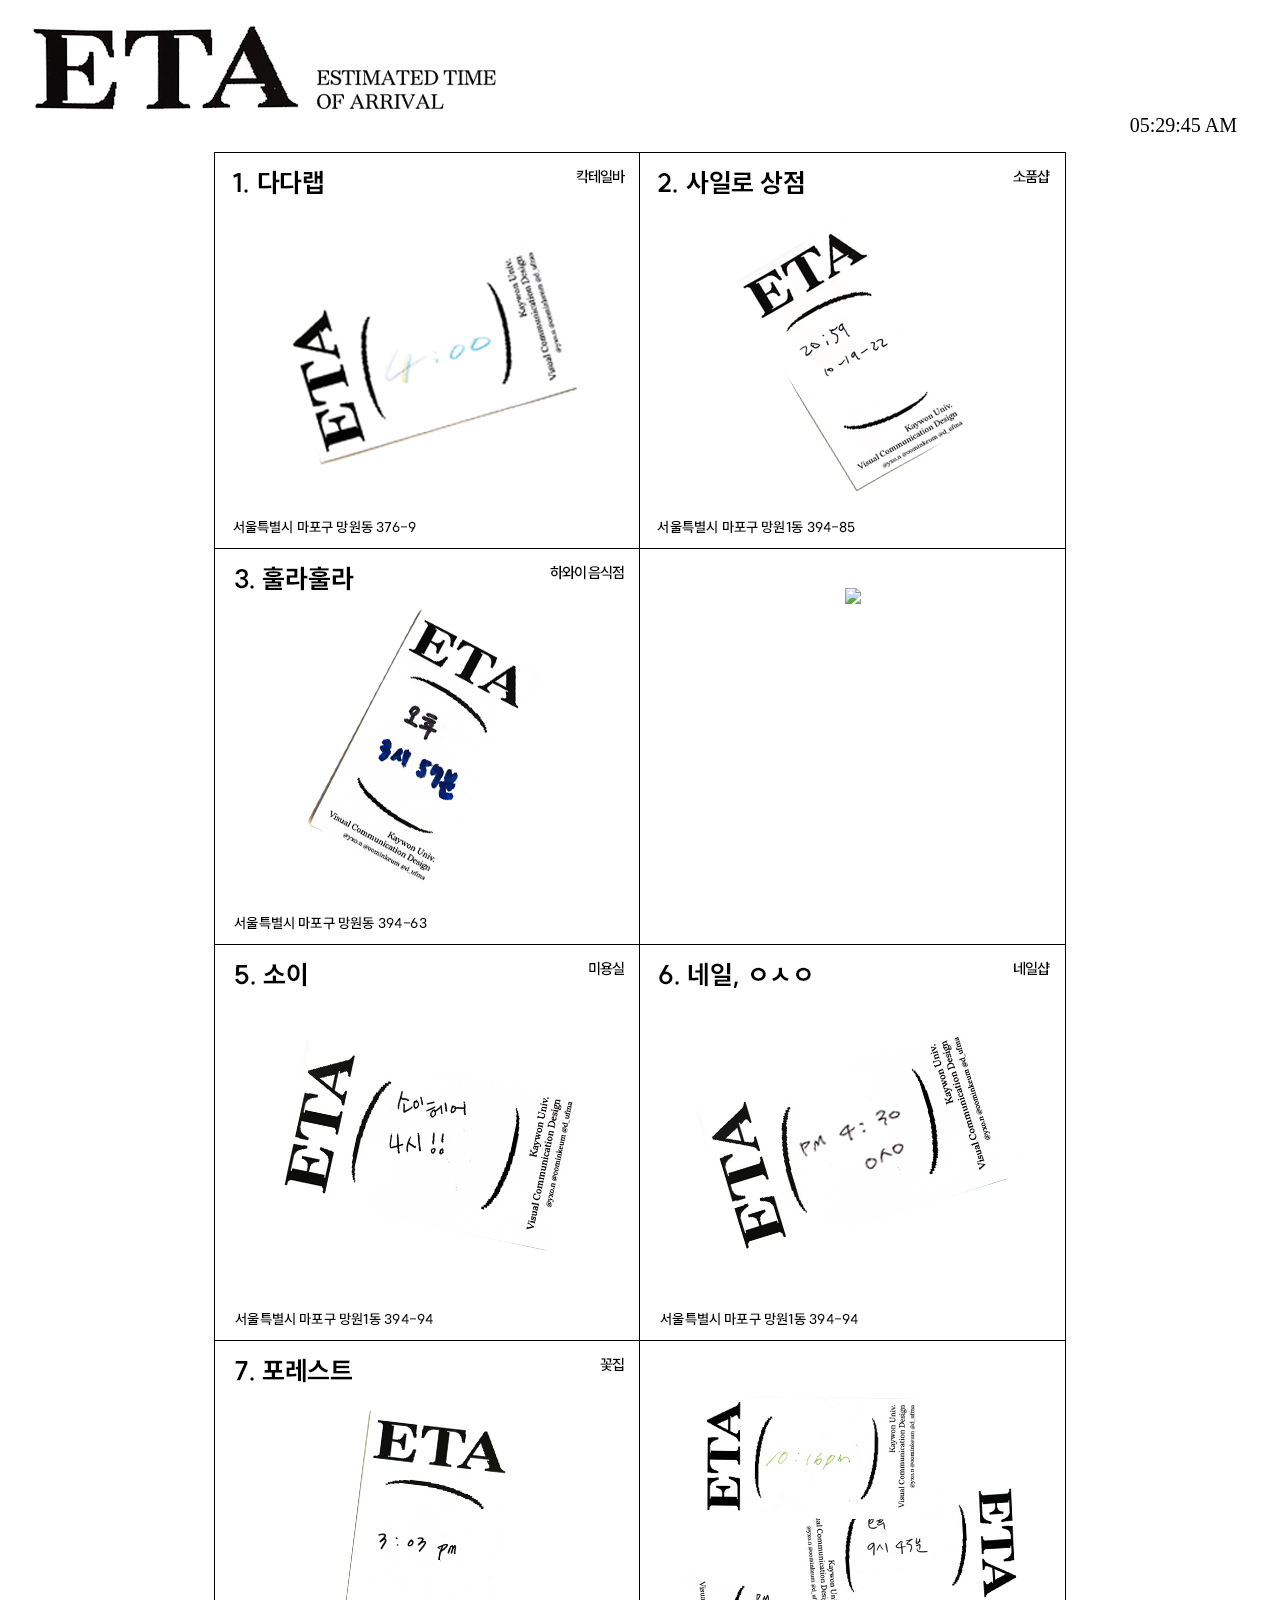
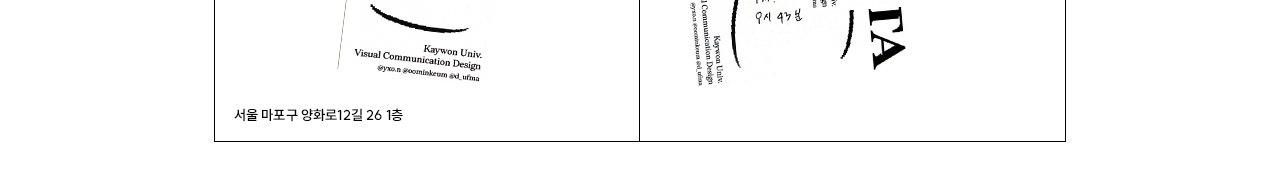
==== index.html @ 0a53bc0e "Rename main2.html to index.html" ====
<!DOCTYPE html>
<head>
    <body>
    <div class="logo">
        <br>
        <img src="eta1.png"> 
    </div>
	  
    <div style="text-align: right; margin-right: 35px;" >

        <span id="clock" style="color:black; font-size: 20px;">clock</span>

        <span id="apm" style="color:black; font-size: 20px;"  >ampm</span>

    </div>
     
<div class="clock1">
    <script>
        var Target = document.getElementById("clock");
        var Target_apm = document.getElementById("apm");
        function clock() {
            var time = new Date();
            var hours = time.getHours();
            var minutes = time.getMinutes();
            var seconds = time.getSeconds();
            var AmPm ="AM";
            if(hours > 12){   
                var AmPm ="PM";
                hours %= 12;
            }

            Target.innerText = 
            `${hours < 10 ? `0${hours}` : hours}:${minutes < 10 ? `0${minutes}` : minutes}:${seconds < 10 ? `0${seconds}` : seconds}`;

            Target_apm.innerText = `${AmPm}`;

        }
        clock();
        setInterval(clock, 1000); // 1초마다 실행
    </script>
    </div>
     <br>

    <style>


      
        .logo {
         margin-left: 2%;
        }


        .box1, .box2, .box3, .box4, .box5, .box6, .box7, .box8 {
			display: inline-block;
            width: 425px;
            height: 400px;
            border:1px solid #000000;
            text-align: center;
            vertical-align: middle;
            line-height: 100px;
            color: black;
            margin: -3px;
        }
        .box1 {
            background-color: white;
        }
        .box2 {
            background-color: white;
        }
        .box3 {
            background-color: white;
        }
        .box4 {
            background-color: white;
        }
         .box5 {
            background-color: white;
        }
        .box6 {
            background-color: white;
        }
        .box7 {
            background-color: white;
        }
        .box8 {
            background-color: white;
        }
        h1 {
        	text-align: left; 
        	font-size: 10pt;
        	line-height: 150%;
        	margin: 15px;
        }
        h2 {
        	text-align: left; 
        	font-size: 10pt;
        	line-height: 150%;
        	margin: 10px;

        }





    </style>
    </body>

</head>
<center>
<div class=wrapper>

    <div class="box1">
    	 <A href = "file:///Users/jeonhuihwan/Downloads/%ED%8F%AC%ED%8A%B8%ED%8F%AC%EB%A6%AC%EC%98%A4/2-2/%EC%8B%9C%EA%B0%81%EC%9B%8C%ED%81%AC%EC%88%8D/1108test.html" target = "링크 방법" ><img class="img-concert" src="ekfoq.png" onmouseover="this.src='ekfoq2.png'" onmouseout="this.src='ekfoq.png'"; style="cursor:pointer";></A>
    	 </div>

    <div class="box2">
     <A href = "file:///Users/jeonhuihwan/Downloads/%ED%8F%AC%ED%8A%B8%ED%8F%AC%EB%A6%AC%EC%98%A4/2-2/%EC%8B%9C%EA%B0%81%EC%9B%8C%ED%81%AC%EC%88%8D/1115415.html" target = "링크 방법" ><img class="img-concert" src="tkdlffh11.png" onmouseover="this.src='tkdlffh22.png'" onmouseout="this.src='tkdlffh11.png'"; style="cursor:pointer";></A>
    </div>

    <div class="box3">
   <A href = "file:///Users/jeonhuihwan/Downloads/%ED%8F%AC%ED%8A%B8%ED%8F%AC%EB%A6%AC%EC%98%A4/2-2/%EC%8B%9C%EA%B0%81%EC%9B%8C%ED%81%AC%EC%88%8D/gnffkgnffk.html" target = "링크 방법" ><img class="img-concert" src="gnffk.png" onmouseover="this.src='gnffk2.png'" onmouseout="this.src='gnffk.png'"; style="cursor:pointer";></A>
    </div>

    <div class="box4">
    	<A href = "file:///Users/jeonhuihwan/Downloads/%ED%8F%AC%ED%8A%B8%ED%8F%AC%EB%A6%AC%EC%98%A4/2-2/%EC%8B%9C%EA%B0%81%EC%9B%8C%ED%81%AC%EC%88%8D/1121namu.html" target = "링크 방법" ><img class="img-concert" src="skan.png" onmouseover="this.src='skan2.png'" onmouseout="this.src='skan.png'"; style="cursor:pointer";></A>

    </div>

    <div class="box5">
    	<A href = "file:///Users/jeonhuihwan/Downloads/%ED%8F%AC%ED%8A%B8%ED%8F%AC%EB%A6%AC%EC%98%A4/2-2/%EC%8B%9C%EA%B0%81%EC%9B%8C%ED%81%AC%EC%88%8D/1213soy.html" target = "링크 방법" ><img class="img-concert" src="thdl1.png" onmouseover="this.src='thdl2.png'" onmouseout="this.src='thdl1.png'"; style="cursor:pointer";></A>

    </div>

<div class="box6">
        <A href = "file:///Users/jeonhuihwan/Downloads/%ED%8F%AC%ED%8A%B8%ED%8F%AC%EB%A6%AC%EC%98%A4/2-2/%EC%8B%9C%EA%B0%81%EC%9B%8C%ED%81%AC%EC%88%8D/1130test.html" target = "링크 방법" ><img class="img-concert" src="spdlf.png" onmouseover="this.src='spdlf2.png'" onmouseout="this.src='spdlf.png'"; style="cursor:pointer";></A>

    </div>

<div class="box7">
        <A href = "file:///Users/jeonhuihwan/Downloads/%ED%8F%AC%ED%8A%B8%ED%8F%AC%EB%A6%AC%EC%98%A4/2-2/%EC%8B%9C%EA%B0%81%EC%9B%8C%ED%81%AC%EC%88%8D/1201test.html" target = "링크 방법" ><img class="img-concert" src="vhfptmxm.png" onmouseover="this.src='vhfptmxm1.png'" onmouseout="this.src='vhfptmxm.png'"; style="cursor:pointer";></A>


    </div>

<div class="box8">
        <A href = "file:///Users/jeonhuihwan/Downloads/%ED%8F%AC%ED%8A%B8%ED%8F%AC%EB%A6%AC%EC%98%A4/2-2/%EC%8B%9C%EA%B0%81%EC%9B%8C%ED%81%AC%EC%88%8D/1214we.html" target = "링크 방법" ><img class="img-concert" src="03.png" onmouseover="this.src='02.png'" onmouseout="this.src='03.png'"; style="cursor:pointer";></A>


    </div>
</div>

</center>
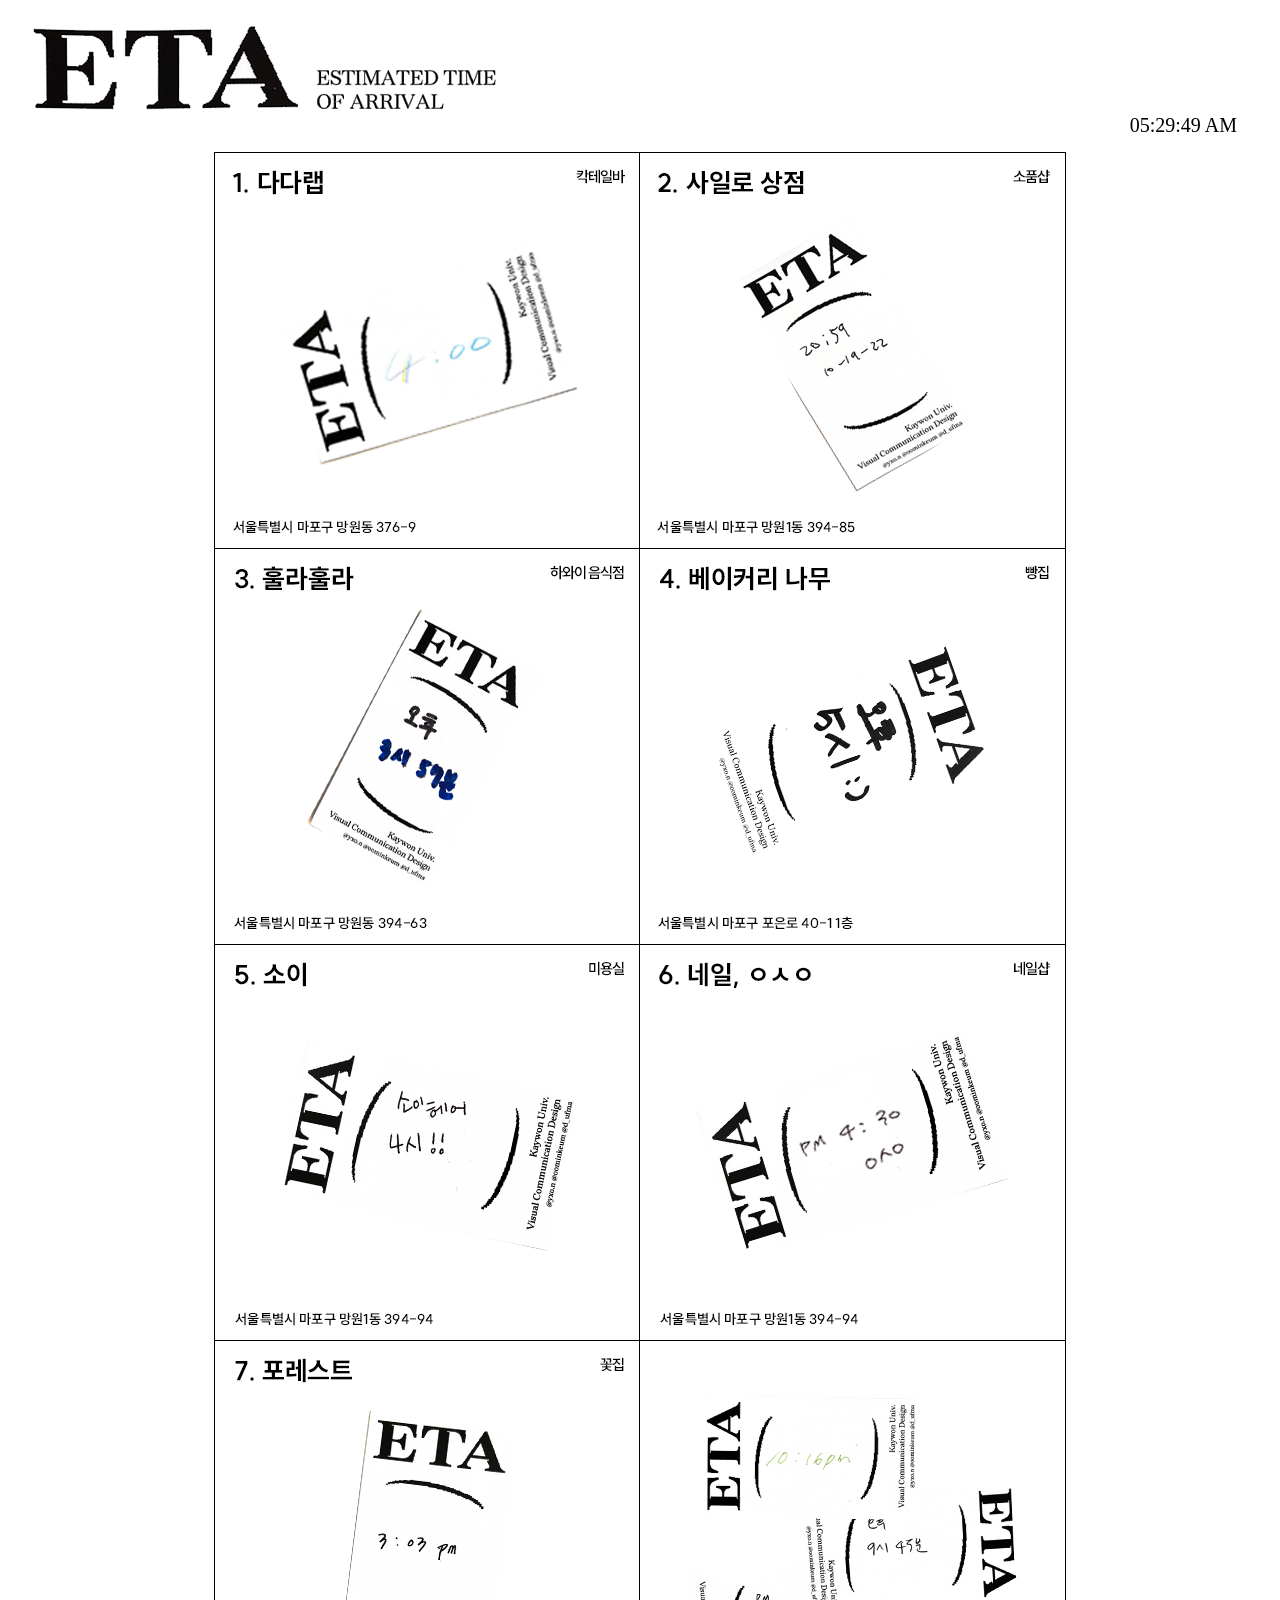
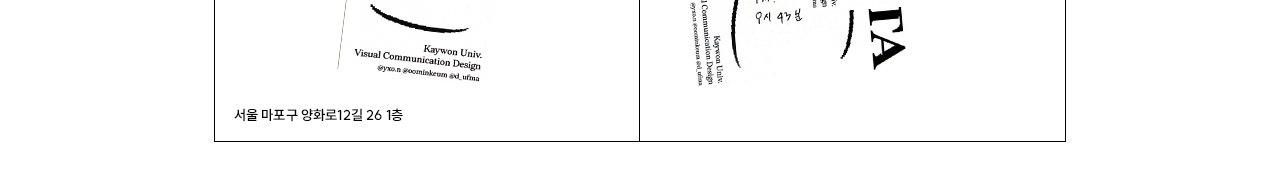
==== commit 0da5da33: "dd" ====
--- a/index.html
+++ b/index.html
@@ -111,7 +111,7 @@
 <div class=wrapper>
 
     <div class="box1">
-    	 <A href = "file:///Users/jeonhuihwan/Downloads/%ED%8F%AC%ED%8A%B8%ED%8F%AC%EB%A6%AC%EC%98%A4/2-2/%EC%8B%9C%EA%B0%81%EC%9B%8C%ED%81%AC%EC%88%8D/1108test.html" target = "링크 방법" ><img class="img-concert" src="ekfoq.png" onmouseover="this.src='ekfoq2.png'" onmouseout="this.src='ekfoq.png'"; style="cursor:pointer";></A>
+    	 <A href = "https://tgyhj9876.github.io/dadalab1/" target = "링크 방법" ><img class="img-concert" src="ekfoq.png" onmouseover="this.src='ekfoq2.png'" onmouseout="this.src='ekfoq.png'"; style="cursor:pointer";></A>
     	 </div>
 
     <div class="box2">
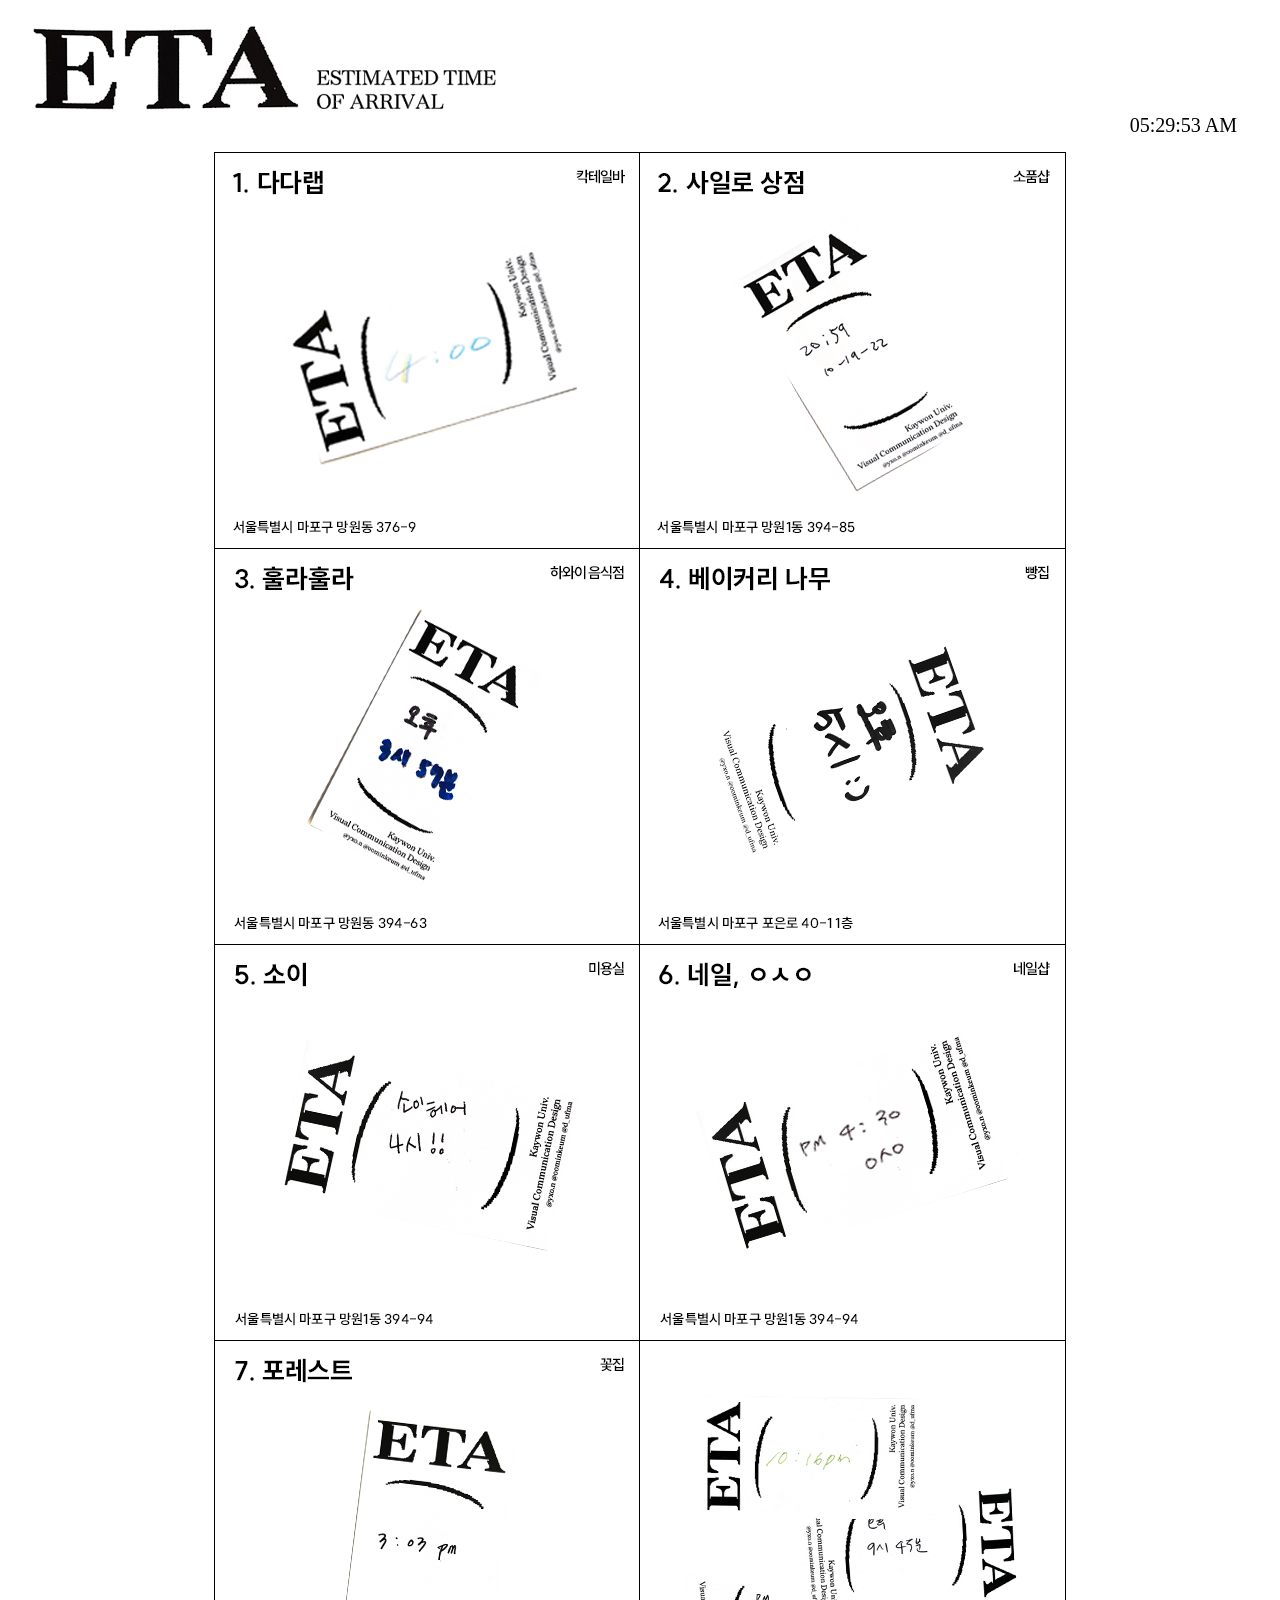
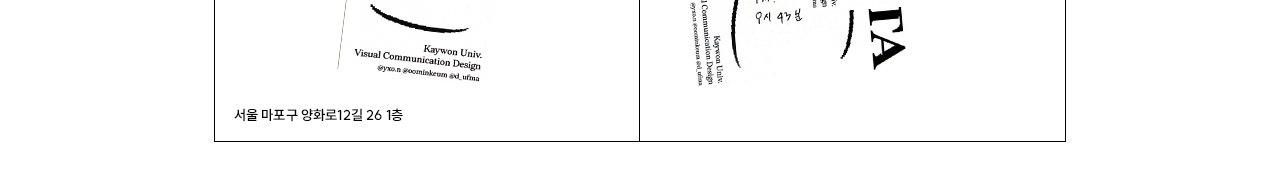
==== commit 9095b334: "dd" ====
--- a/index.html
+++ b/index.html
@@ -115,36 +115,36 @@
     	 </div>
 
     <div class="box2">
-     <A href = "file:///Users/jeonhuihwan/Downloads/%ED%8F%AC%ED%8A%B8%ED%8F%AC%EB%A6%AC%EC%98%A4/2-2/%EC%8B%9C%EA%B0%81%EC%9B%8C%ED%81%AC%EC%88%8D/1115415.html" target = "링크 방법" ><img class="img-concert" src="tkdlffh11.png" onmouseover="this.src='tkdlffh22.png'" onmouseout="this.src='tkdlffh11.png'"; style="cursor:pointer";></A>
+     <A href = "https://tgyhj9876.github.io/4152/" target = "링크 방법" ><img class="img-concert" src="tkdlffh11.png" onmouseover="this.src='tkdlffh22.png'" onmouseout="this.src='tkdlffh11.png'"; style="cursor:pointer";></A>
     </div>
 
     <div class="box3">
-   <A href = "file:///Users/jeonhuihwan/Downloads/%ED%8F%AC%ED%8A%B8%ED%8F%AC%EB%A6%AC%EC%98%A4/2-2/%EC%8B%9C%EA%B0%81%EC%9B%8C%ED%81%AC%EC%88%8D/gnffkgnffk.html" target = "링크 방법" ><img class="img-concert" src="gnffk.png" onmouseover="this.src='gnffk2.png'" onmouseout="this.src='gnffk.png'"; style="cursor:pointer";></A>
+   <A href = "https://tgyhj9876.github.io/dgnffkgnffk3/" target = "링크 방법" ><img class="img-concert" src="gnffk.png" onmouseover="this.src='gnffk2.png'" onmouseout="this.src='gnffk.png'"; style="cursor:pointer";></A>
     </div>
 
     <div class="box4">
-    	<A href = "file:///Users/jeonhuihwan/Downloads/%ED%8F%AC%ED%8A%B8%ED%8F%AC%EB%A6%AC%EC%98%A4/2-2/%EC%8B%9C%EA%B0%81%EC%9B%8C%ED%81%AC%EC%88%8D/1121namu.html" target = "링크 방법" ><img class="img-concert" src="skan.png" onmouseover="this.src='skan2.png'" onmouseout="this.src='skan.png'"; style="cursor:pointer";></A>
+    	<A href = "https://tgyhj9876.github.io/namu4/" target = "링크 방법" ><img class="img-concert" src="skan.png" onmouseover="this.src='skan2.png'" onmouseout="this.src='skan.png'"; style="cursor:pointer";></A>
 
     </div>
 
     <div class="box5">
-    	<A href = "file:///Users/jeonhuihwan/Downloads/%ED%8F%AC%ED%8A%B8%ED%8F%AC%EB%A6%AC%EC%98%A4/2-2/%EC%8B%9C%EA%B0%81%EC%9B%8C%ED%81%AC%EC%88%8D/1213soy.html" target = "링크 방법" ><img class="img-concert" src="thdl1.png" onmouseover="this.src='thdl2.png'" onmouseout="this.src='thdl1.png'"; style="cursor:pointer";></A>
+    	<A href = "https://tgyhj9876.github.io/soy5/" target = "링크 방법" ><img class="img-concert" src="thdl1.png" onmouseover="this.src='thdl2.png'" onmouseout="this.src='thdl1.png'"; style="cursor:pointer";></A>
 
     </div>
 
 <div class="box6">
-        <A href = "file:///Users/jeonhuihwan/Downloads/%ED%8F%AC%ED%8A%B8%ED%8F%AC%EB%A6%AC%EC%98%A4/2-2/%EC%8B%9C%EA%B0%81%EC%9B%8C%ED%81%AC%EC%88%8D/1130test.html" target = "링크 방법" ><img class="img-concert" src="spdlf.png" onmouseover="this.src='spdlf2.png'" onmouseout="this.src='spdlf.png'"; style="cursor:pointer";></A>
+        <A href = "https://tgyhj9876.github.io/dtdnail6/" target = "링크 방법" ><img class="img-concert" src="spdlf.png" onmouseover="this.src='spdlf2.png'" onmouseout="this.src='spdlf.png'"; style="cursor:pointer";></A>
 
     </div>
 
 <div class="box7">
-        <A href = "file:///Users/jeonhuihwan/Downloads/%ED%8F%AC%ED%8A%B8%ED%8F%AC%EB%A6%AC%EC%98%A4/2-2/%EC%8B%9C%EA%B0%81%EC%9B%8C%ED%81%AC%EC%88%8D/1201test.html" target = "링크 방법" ><img class="img-concert" src="vhfptmxm.png" onmouseover="this.src='vhfptmxm1.png'" onmouseout="this.src='vhfptmxm.png'"; style="cursor:pointer";></A>
+        <A href = "https://tgyhj9876.github.io/fore7/" target = "링크 방법" ><img class="img-concert" src="vhfptmxm.png" onmouseover="this.src='vhfptmxm1.png'" onmouseout="this.src='vhfptmxm.png'"; style="cursor:pointer";></A>
 
 
     </div>
 
 <div class="box8">
-        <A href = "file:///Users/jeonhuihwan/Downloads/%ED%8F%AC%ED%8A%B8%ED%8F%AC%EB%A6%AC%EC%98%A4/2-2/%EC%8B%9C%EA%B0%81%EC%9B%8C%ED%81%AC%EC%88%8D/1214we.html" target = "링크 방법" ><img class="img-concert" src="03.png" onmouseover="this.src='02.png'" onmouseout="this.src='03.png'"; style="cursor:pointer";></A>
+        <A href = "https://tgyhj9876.github.io/we8/" target = "링크 방법" ><img class="img-concert" src="03.png" onmouseover="this.src='02.png'" onmouseout="this.src='03.png'"; style="cursor:pointer";></A>
 
 
     </div>
